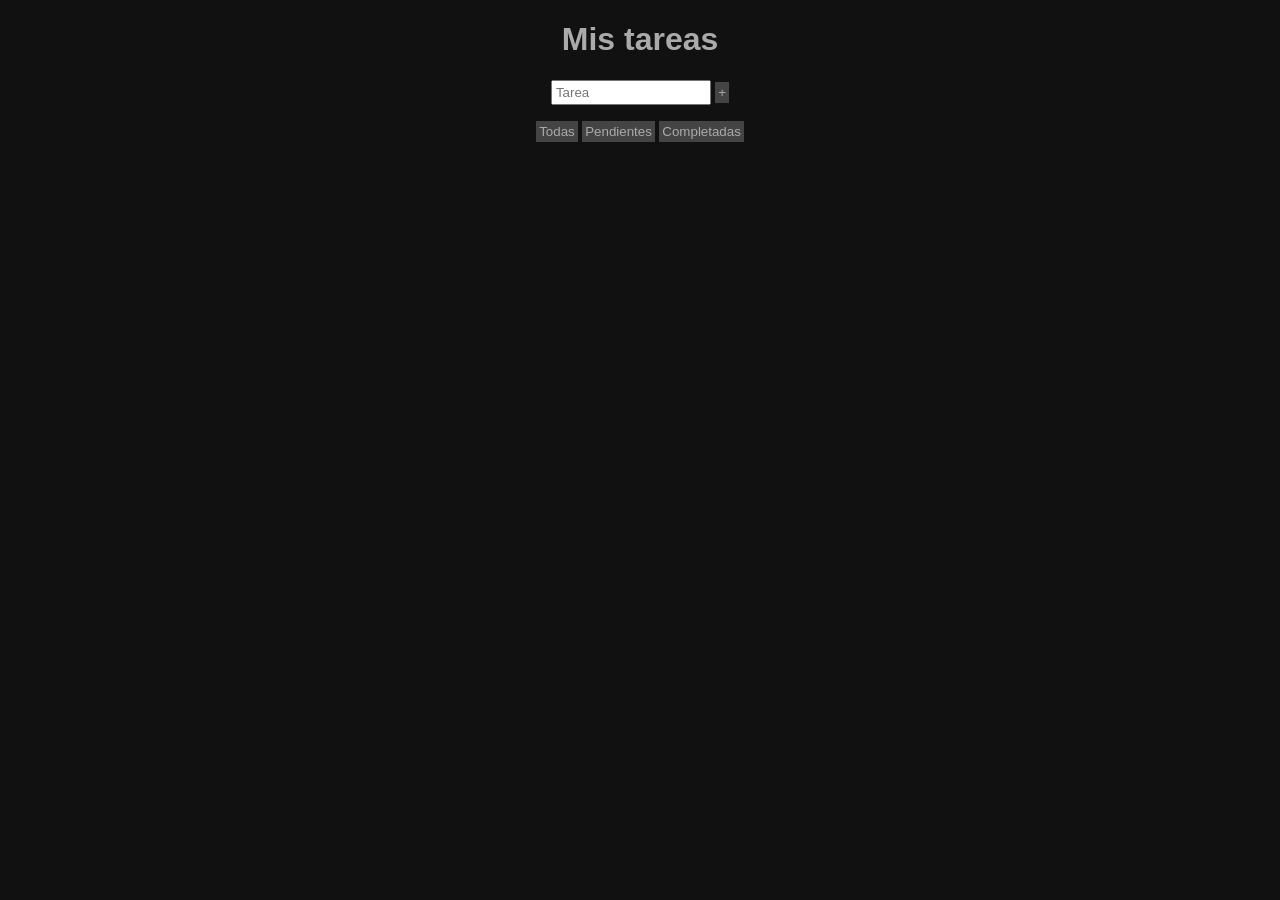
==== Tarea/index.html @ 11cc79fc "creacion del prototipo" ====
<!DOCTYPE html>
<html lang="es">
<head>
    <meta charset="UTF-8">
    <meta name="viewport" content="width=device-width, initial-scale=1.0">
    <title>Mis tareas</title>
    <link rel="stylesheet" href="estilos.css">
</head>
<body>
    <h1>Mis tareas</h1>

    <input id="nuevaTarea" placeholder="Tarea">
    <button id="agregar">+</button>

    <p id="mensaje"></p>

    <div>
        <button data-filtro="todas">Todas</button>
        <button data-filtro="pendientes">Pendientes</button>
        <button data-filtro="completadas">Completadas</button>
    </div>

    <ul id="listaTareas"></ul>

    <script src="app.js"></script>
</body>
</html>
---- Tarea/estilos.css ----
body {
    background: #111;
    color: #aaa;
    font-family: Arial, sans-serif;
    text-align: center;
}

input {
    width: 150px;
    padding: 3px;
}

button {
    background: #444;
    color: #aaa;
    border: none;
    padding: 3px;
    cursor: pointer;
}

li {
    margin: 5px;
}
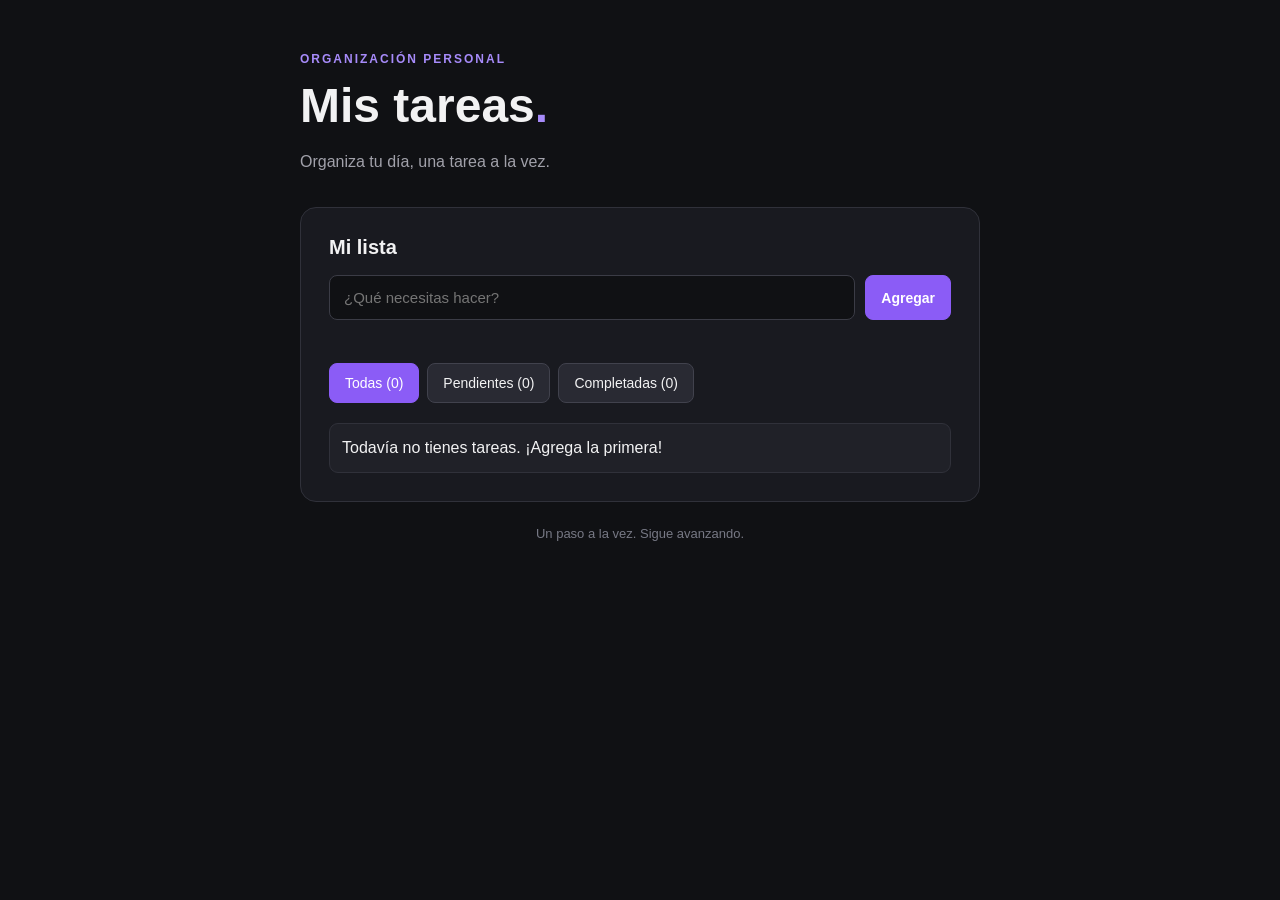
==== commit 4f5b1ea4: "Mejora accesibilidad y estados visuales" ====
--- a/Tarea/index.html
+++ b/Tarea/index.html
@@ -1,27 +1,57 @@
-
 <!DOCTYPE html>
 <html lang="es">
 <head>
     <meta charset="UTF-8">
     <meta name="viewport" content="width=device-width, initial-scale=1.0">
-    <title>Mis tareas</title>
+    <title>Mis tareas | Organizador personal</title>
     <link rel="stylesheet" href="estilos.css">
 </head>
 <body>
-    <h1>Mis tareas</h1>
+    <main class="contenedor">
+        <header class="encabezado">
+            <p class="etiqueta">ORGANIZACIÓN PERSONAL</p>
+            <h1>Mis tareas<span>.</span></h1>
+            <p class="descripcion">
+                Organiza tu día, una tarea a la vez.
+            </p>
+        </header>
 
-    <input id="nuevaTarea" placeholder="Tarea">
-    <button id="agregar">+</button>
+        <section class="panel" aria-label="Lista de tareas">
+            <h2>Mi lista</h2>
 
-    <p id="mensaje"></p>
+            <div class="formulario">
+                <input
+                    id="nuevaTarea"
+                    type="text"
+                    placeholder="¿Qué necesitas hacer?"
+                    aria-label="Nueva tarea"
+                >
+                <button id="agregar" type="button">
+                    Agregar
+                </button>
+            </div>
 
-    <div>
-        <button data-filtro="todas">Todas</button>
-        <button data-filtro="pendientes">Pendientes</button>
-        <button data-filtro="completadas">Completadas</button>
-    </div>
+            <p id="mensaje" aria-live="polite"></p>
 
-    <ul id="listaTareas"></ul>
+            <nav class="filtros" aria-label="Filtrar tareas">
+                <button data-filtro="todas" class="activo">
+                    Todas
+                </button>
+                <button data-filtro="pendientes">
+                    Pendientes
+                </button>
+                <button data-filtro="completadas">
+                    Completadas
+                </button>
+            </nav>
+
+            <ul id="listaTareas"></ul>
+        </section>
+
+        <footer>
+            <p>Un paso a la vez. Sigue avanzando.</p>
+        </footer>
+    </main>
 
     <script src="app.js"></script>
 </body>
--- a/Tarea/estilos.css
+++ b/Tarea/estilos.css
@@ -1,23 +1,223 @@
+* {
+    box-sizing: border-box;
+}
+
 body {
-    background: #111;
-    color: #aaa;
+    margin: 0;
+    min-height: 100vh;
+    padding: 40px 20px;
+    background: #101114;
+    color: #f2f2f3;
     font-family: Arial, sans-serif;
+}
+
+.contenedor {
+    width: 100%;
+    max-width: 680px;
+    margin: 0 auto;
+}
+
+.encabezado {
+    margin-bottom: 32px;
+}
+
+.etiqueta {
+    color: #a78bfa;
+    font-size: 12px;
+    font-weight: bold;
+    letter-spacing: 2px;
+}
+
+h1 {
+    margin: 12px 0;
+    font-size: clamp(34px, 7vw, 48px);
+}
+
+h1 span {
+    color: #a78bfa;
+}
+
+.descripcion {
+    color: #a1a1aa;
+    line-height: 1.6;
+}
+
+.panel {
+    padding: 28px;
+    background: #191a20;
+    border: 1px solid #30313a;
+    border-radius: 16px;
+}
+
+h2 {
+    margin-top: 0;
+    font-size: 20px;
+}
+
+.formulario {
+    display: flex;
+    gap: 10px;
+}
+
+input {
+    flex: 1;
+    min-width: 0;
+    padding: 13px 14px;
+    background: #101114;
+    color: #f2f2f3;
+    border: 1px solid #3b3c46;
+    border-radius: 8px;
+    font-size: 15px;
+}
+
+input:focus-visible,
+button:focus-visible {
+    outline: 2px solid #c4b5fd;
+    outline-offset: 3px;
+}
+
+button {
+    padding: 11px 15px;
+    background: #292a33;
+    color: #f2f2f3;
+    border: 1px solid #41424d;
+    border-radius: 8px;
+    font-size: 14px;
+    cursor: pointer;
+    transition: background 0.2s, border-color 0.2s;
+}
+
+button:hover {
+    background: #393a47;
+    border-color: #a78bfa;
+}
+
+#agregar {
+    background: #8b5cf6;
+    color: #ffffff;
+    border-color: #8b5cf6;
+    font-weight: bold;
+}
+
+#agregar:hover {
+    background: #7c3aed;
+}
+
+#mensaje {
+    min-height: 10px;
+    color: #c4b5fd;
+    font-size: 13px;
+}
+
+.filtros {
+    display: flex;
+    flex-wrap: wrap;
+    gap: 8px;
+    margin: 20px 0;
+}
+
+.filtros .activo {
+    background: #8b5cf6;
+    border-color: #8b5cf6;
+    color: #ffffff;
+}
+
+#listaTareas {
+    padding: 0;
+    margin: 0;
+    list-style: none;
+}
+
+#listaTareas li {
+    display: flex;
+    align-items: center;
+    gap: 10px;
+    margin-top: 10px;
+    padding: 12px;
+    background: #202128;
+    border: 1px solid #30313a;
+    border-radius: 9px;
+    text-align: left;
+}
+
+#listaTareas li span {
+    flex: 1;
+    overflow-wrap: anywhere;
+    line-height: 1.5;
+}
+
+#listaTareas li button {
+    flex-shrink: 0;
+}
+
+footer {
+    margin-top: 24px;
+    color: #777985;
+    font-size: 13px;
     text-align: center;
 }
 
+@media (max-width: 480px) {
+    body {
+        padding: 28px 14px;
+    }
+
+    .panel {
+        padding: 18px;
+    }
+
+    .formulario {
+        flex-direction: column;
+    }
+
+    #agregar {
+        min-height: 44px;
+    }
+}
+
+
+/* Accesibilidad y estados de interacción */
+
+button {
+    min-height: 40px;
+}
+
 input {
-    width: 150px;
-    padding: 3px;
-}
-
-button {
-    background: #444;
-    color: #aaa;
-    border: none;
-    padding: 3px;
-    cursor: pointer;
-}
-
-li {
-    margin: 5px;
-}
+    min-height: 44px;
+}
+
+button:focus-visible,
+input:focus-visible {
+    outline: 3px solid #c4b5fd;
+    outline-offset: 3px;
+}
+
+button:disabled {
+    opacity: 0.5;
+    cursor: not-allowed;
+}
+
+#mensaje {
+    line-height: 1.6;
+    overflow-wrap: anywhere;
+}
+
+#mensaje button {
+    margin-left: 6px;
+    color: #ffffff;
+    background: #5b3da8;
+    border-color: #a78bfa;
+}
+
+#mensaje button:hover {
+    background: #7048c7;
+}
+
+@media (prefers-reduced-motion: reduce) {
+    *,
+    *::before,
+    *::after {
+        scroll-behavior: auto !important;
+        transition: none !important;
+    }
+}
